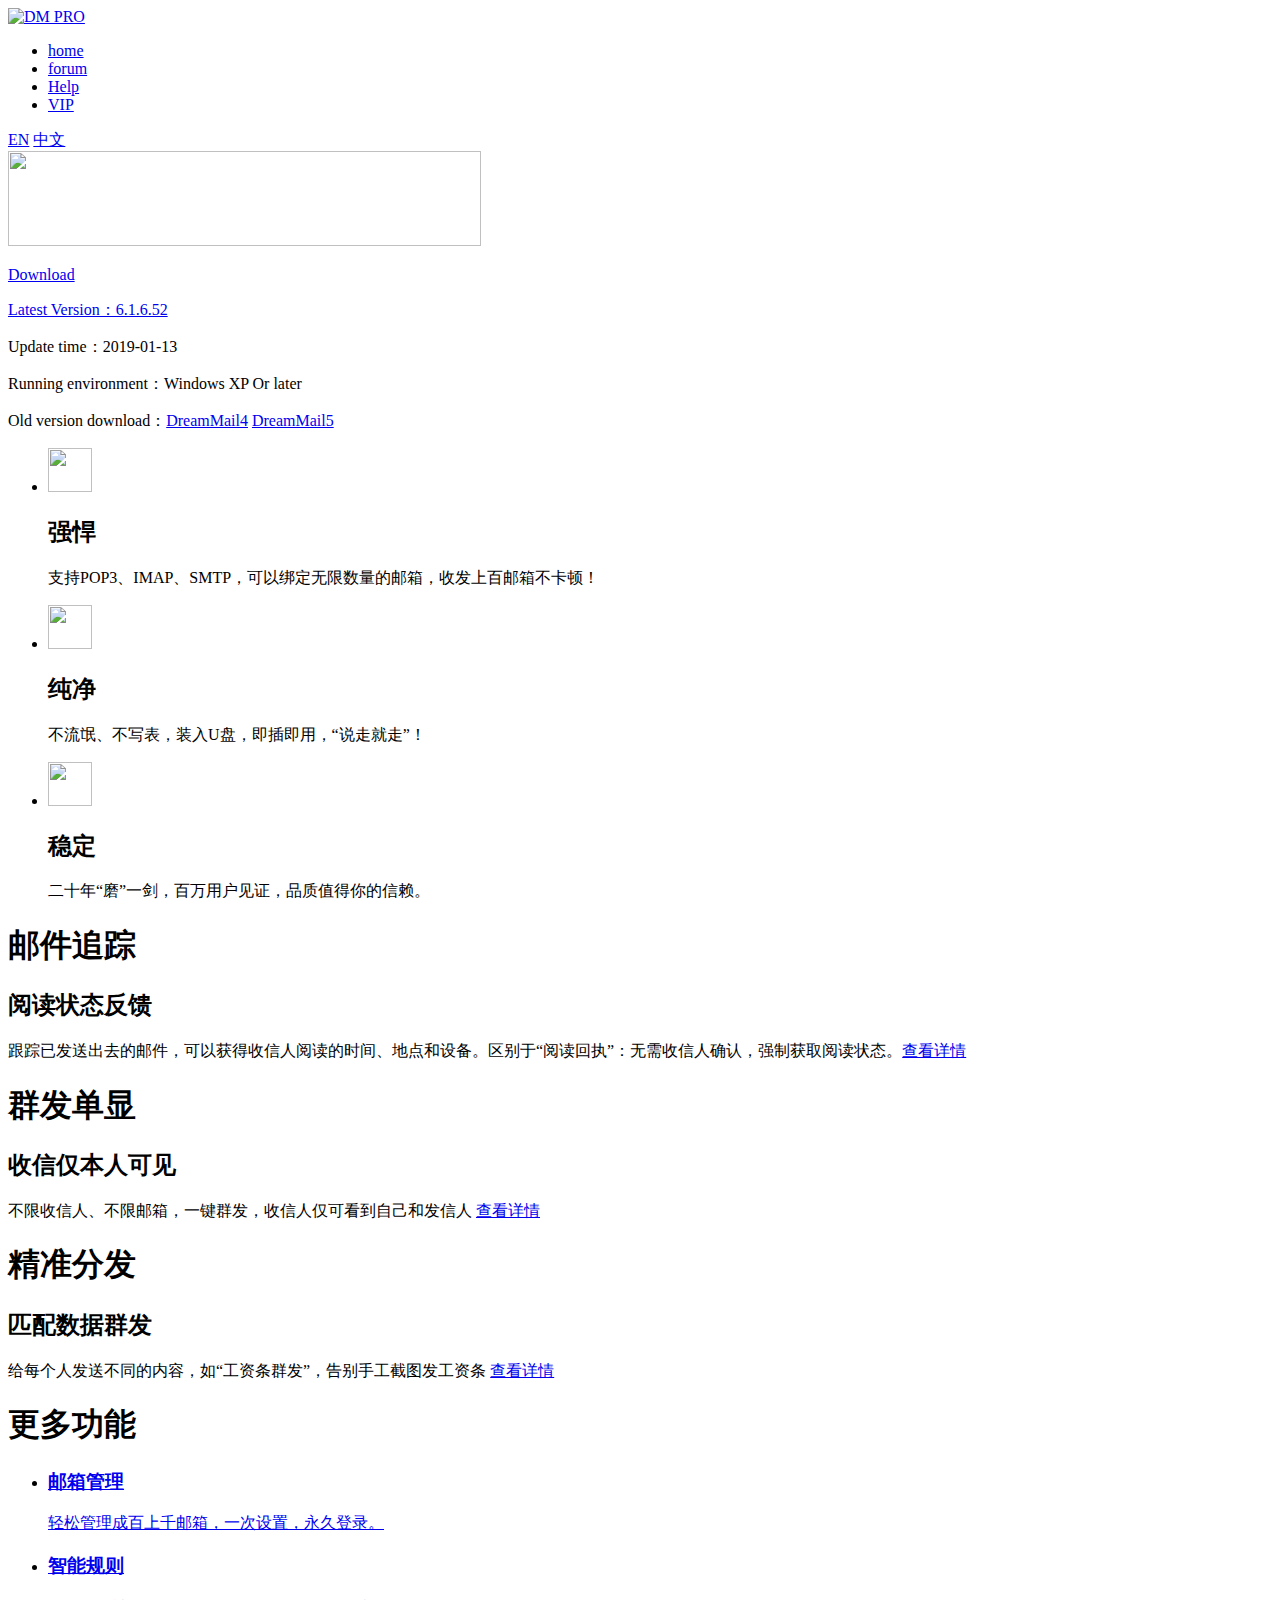
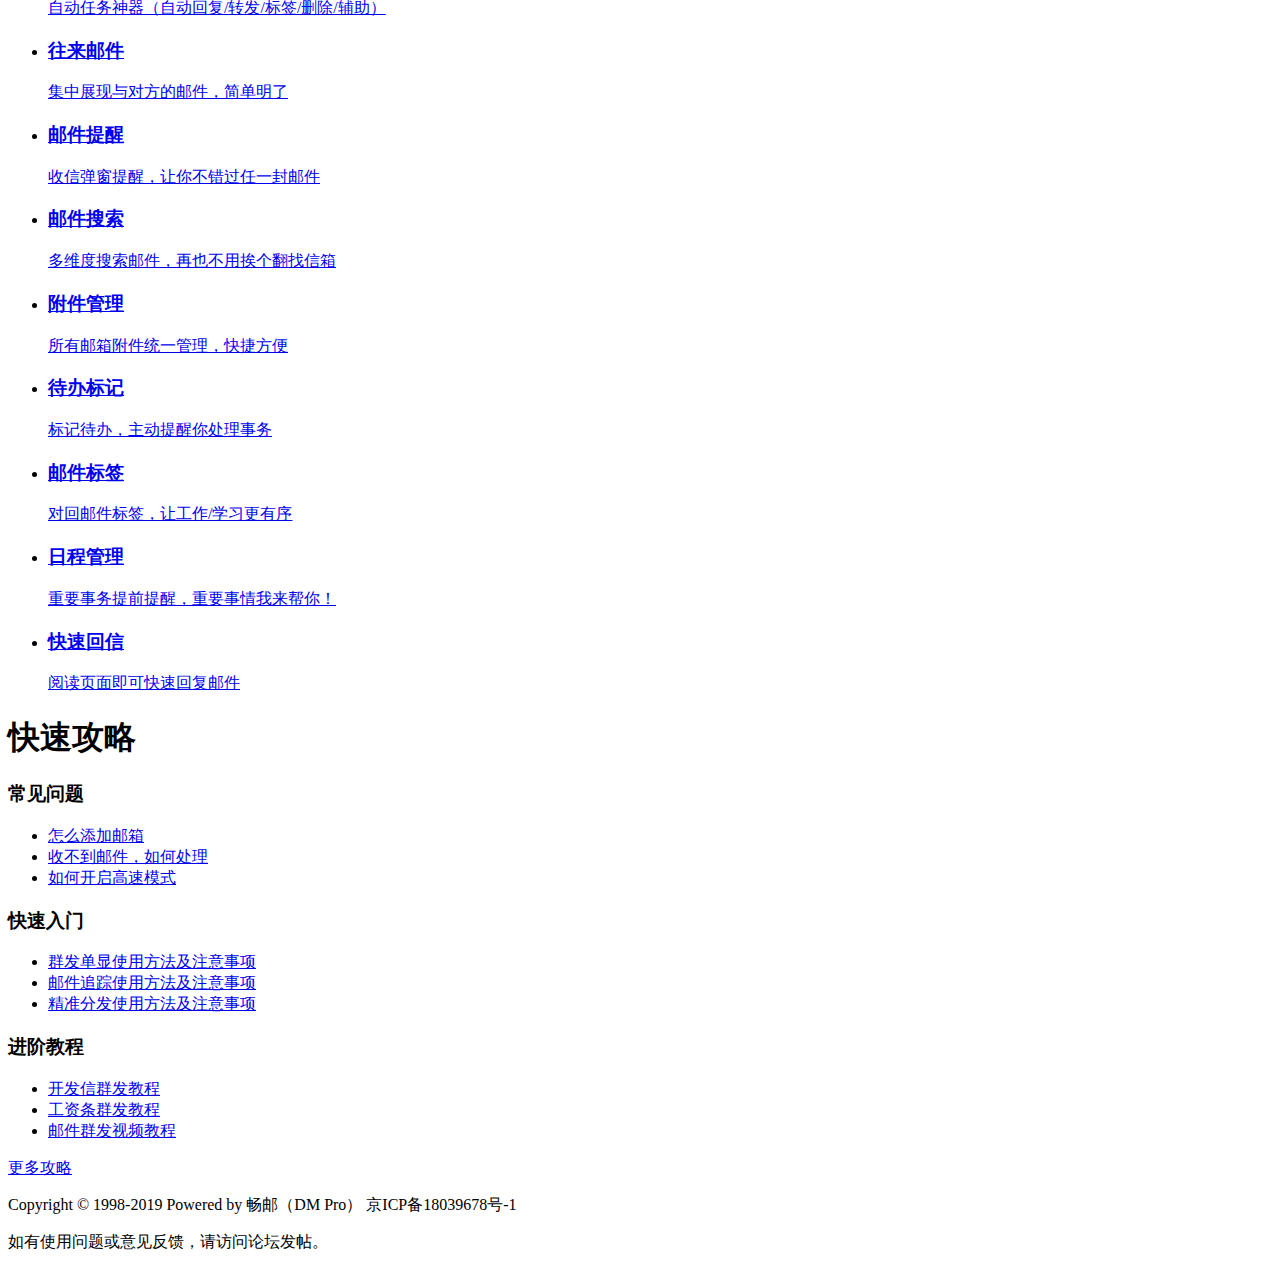
==== en/index.html @ d0ea454e "Create index.html" ====
<!doctype html>
<html>
<head>
	<meta charset="UTF-8">
	<link rel="stylesheet" type="text/css" href="style.css" />
	<title>DM Pro Mailbox Client, Mailbox Management, Mail Receiving and Sending, Mass Distribution, Reading Tracking, Customer Management in One!</title>
	<meta name="Keywords" content="Mailbox, mail, DreamMail, DM, DM Pro, dreammail, DreamMail, mail client, enterprise mailbox client, mailbox app, enterprise mailbox, mailbox management, mail management, PC version mailbox, Windows version mailbox, foreign trade mailbox, foreign trade mailbox, mass mailing, salary bar, customer group sending, free group sendin">
    <meta name="description" content="DM Pro e-mail client: The original DreamMail Dream Express mail client upgrade, collection of mailbox management, mail receiving and receiving, mass distribution, customer management, mail tracking in one, exquisite! Pure! Stable! Twenty years since its birth, we have adhered to our dreams and never forgotten our original intentions.>
</head>
<body>
	<div class="top1">
		<div id="header">
			<div class="container">
				<div class="logo"> <a href="http://www.cy-email.com/" target=blank><img src="images/Logo@2x.png" width="170" height="40" alt="DM PRO"/></a> </div>
				<ul class="nav">
					<li class="selected"><a href="http://www.cy-email.com/" target=blank>home</a><span class="curr"></span></li>
					<li><a href="http://bbs.cymailer.com/?web" target=blank>forum</a><span class="curr"></span></li>
					<li><a href="http://bbs.cymailer.com/t/help?web" target=blank>Help</a><span class="curr"></span></li>
					<li><a href="http://bbs.cymailer.com/d/166?web" target=blank>VIP</a><span class="curr"></span></li>
				</ul>
				<div class="language">
					<a class="curr" href="#">EN</a>
					<a href="/">中文</a>
				</div>
			</div>
		</div>
		<div class="banner">
			<div class="container">
				<img class="slogan" src="images/text.png" width="473" height="95" alt="" />
				<a href="http://dl.cy-email.com/dm6/Download/dmpro_setup6.1.6.52.exe" class="download"><i class="icon"></i><p>Download</p><span>Latest Version：6.1.6.52</span></a>
				<div class="details">
					<p>Update time：2019-01-13</p>
					<p>Running environment：Windows XP Or later</p>
					<p class="old_vesion">Old version download：<a href="http://vipdl.cy-email.com/dm4/DreamMail4692_Setup.exe">DreamMail4</a> <a href="http://vipdl.cy-email.com/old/dm5_setup5.16.1009.1001.exe">DreamMail5</a></p>
				</div>
			</div>
			<div class="bg_img"></div>
		</div>
		<div class="features">
			<ul>
				<li>
					<img src="images/icon1.png" width="44" height="44" alt="" />
					<div class="content">
						<h2>强悍</h2>
						<p>支持POP3、IMAP、SMTP，可以绑定无限数量的邮箱，收发上百邮箱不卡顿！
							<p>
					</div>
				</li>
				<li>
					<img src="images/icon2.png" width="44" height="44" alt="" />
					<div class="content">
						<h2>纯净</h2>
						<p>不流氓、不写表，装入U盘，即插即用，“说走就走”！
							<p>
					</div>
				</li>
				<li>
					<img src="images/icon3.png" width="44" height="44" alt="" />
					<div class="content">
						<h2>稳定</h2>
						<p>二十年“磨”一剑，百万用户见证，品质值得你的信赖。
							<p>
					</div>
				</li>
			</ul>
		</div>
	</div>
	<div class="section2">
		<div class="wrap">
			<div class="describtion">
				<h1>邮件追踪</h1>
				<h2>阅读状态反馈</h2>
				<p>跟踪已发送出去的邮件，可以获得收信人阅读的时间、地点和设备。区别于“阅读回执”：无需收信人确认，强制获取阅读状态。<a href="http://bbs.cymailer.com/d/198?web">查看详情</a></p>
			</div>
			<div class="des_pic"></div>
		</div>
	</div>
	<div class="section3">
		<div class="wrap">
			<div class="describtion">
				<h1>群发单显</h1>
				<h2>收信仅本人可见</h2>
				<p>不限收信人、不限邮箱，一键群发，收信人仅可看到自己和发信人 <a href="http://bbs.cymailer.com/d/197?web">查看详情</a></p>
			</div>
			<div class="des_pic"></div>
		</div>
	</div>
	<div class="section4">
		<div class="wrap">
			<div class="describtion">
				<h1>精准分发</h1>
				<h2>匹配数据群发</h2>
				<p>给每个人发送不同的内容，如“工资条群发”，告别手工截图发工资条 <a href="http://bbs.cymailer.com/d/101?web">查看详情</a></p>
			</div>
			<div class="des_pic"></div>
		</div>
	</div>
	<div class="section5">
		<div>
			<h1>更多功能</h1></div>
		<ul>
			<li>
	    		<a href="http://bbs.cymailer.com/?web">
				<div class="icon"><i style="left:0; top:0;"></i></div>
				<h3>邮箱管理</h3>
				<p>轻松管理成百上千邮箱，一次设置，永久登录。</p>
				</a>
			</li>
			<li>
	    		<a href="http://bbs.cymailer.com/?web">
				<div class="icon"><i style="left:-74px; top:0;"></i></div>
				<h3>智能规则</h3>
				<p>自动任务神器（自动回复/转发/标签/删除/辅助）</p>
				</a>
			</li>
			<li>
	    		<a href="http://bbs.cymailer.com/?web">
				<div class="icon"><i style="left:0; top:-74px;"></i></div>
				<h3>往来邮件</h3>
				<p>集中展现与对方的邮件，简单明了</p>
				</a>
			</li>
			<li>
			    <a href="http://bbs.cymailer.com/?web">
				<div class="icon"><i style="left:-74px; top:-74px;"></i></div>
				<h3>邮件提醒</h3>
				<p>收信弹窗提醒，让你不错过任一封邮件</p>
				</a>
			</li>
			<li>
			    <a href="http://bbs.cymailer.com/?web">
				<div class="icon"><i style="left:0; top:-148px;"></i></div>
				<h3>邮件搜索</h3>
				<p>多维度搜索邮件，再也不用挨个翻找信箱</p>
				</a>
			</li>
			<li>
		        <a href="http://bbs.cymailer.com/web">
				<div class="icon"><i style="left:-74px; top:-148px;"></i></div>
				<h3>附件管理</h3>
				<p>所有邮箱附件统一管理，快捷方便</p>
				</a>
			</li>
			<li>
		    	<a href="http://bbs.cymailer.com/?web">
				<div class="icon"><i style="left:0; top:-222px;"></i></div>
				<h3>待办标记</h3>
				<p>标记待办，主动提醒你处理事务</p>
				</a>
			</li>
			<li>
		     	<a href="http://bbs.cymailer.com/?web">
				<div class="icon"><i style="left:-74px; top:-222px;"></i></div>
				<h3>邮件标签</h3>
				<p>对回邮件标签，让工作/学习更有序</p>
				</a>
			</li>
			<li>
			    <a href="http://bbs.cymailer.com/?web">
				<div class="icon"><i style="left:0; top:-296px;"></i></div>
				<h3>日程管理</h3>
				<p>重要事务提前提醒，重要事情我来帮你！</p>
				</a>
			</li>
			<li>
		       	<a href="http://bbs.cymailer.com/?web">
				<div class="icon"><i style="left:-74px; top:-296px;"></i></div>
				<h3>快速回信</h3>
				<p>阅读页面即可快速回复邮件</p>
				</a>
			</li>
		</ul>

	</div>
	<div class="section6">
		<div>
			<h1>快速攻略</h1></div>
		<div class="wrap">
			<div class="container">
				<h3>常见问题</h3>
				<ul>
					<li><a href="http://bbs.cymailer.com/d/213?web" target="_blank">怎么添加邮箱</a></li>
					<li><a href="http://bbs.cymailer.com/d/213?web" target="_blank">收不到邮件，如何处理</a></li>
					<li><a href="http://bbs.cymailer.com/d/213?web" target="_blank">如何开启高速模式</a></li>
				</ul>
			</div>
			<div class="container">
				<h3>快速入门</h3>
				<ul>
					<li><a href="http://bbs.cymailer.com/d/197?web" target="_blank">群发单显使用方法及注意事项</a></li>
					<li><a href="http://bbs.cymailer.com/d/198?web" target="_blank">邮件追踪使用方法及注意事项</a></li>
					<li><a href="http://bbs.cymailer.com/d/101?web" target="_blank">精准分发使用方法及注意事项</a></li>
				</ul>
			</div>
			<div class="container">
				<h3>进阶教程</h3>
				<ul>
					<li><a href="http://bbs.cymailer.com/d/217?web" target="_blank">开发信群发教程</a></li>
					<li><a href="http://bbs.cymailer.com/d/101?web" target="_blank">工资条群发教程</a></li>
					<li><a href="http://www.bilibili.com/video/av37903843?web" target="_blank">邮件群发视频教程</a></li>
				</ul>
			</div>
			<div style="clear:both;"></div>
			<a class="more_btn" href="http://bbs.cymailer.com/t/help?web" target="_blank">更多攻略</a>
		</div>
	</div>
<div class="footer">
  <P>Copyright © 1998-2019 Powered by 畅邮（DM Pro）  京ICP备18039678号-1</P>
  <p class="contact">如有使用问题或意见反馈，请访问论坛发帖。</p>
</div>
 <script>
var _hmt = _hmt || [];
(function() {
  var hm = document.createElement("script");
  hm.src = "https:http://hm.baidu.com/hm.js?c8eb1fea9904729e9081ececd9c7c9c6";
  var s = document.getElementsByTagName("script")[0]; 
  s.parentNode.insertBefore(hm, s);
})();
 </script>
</body>
</html>
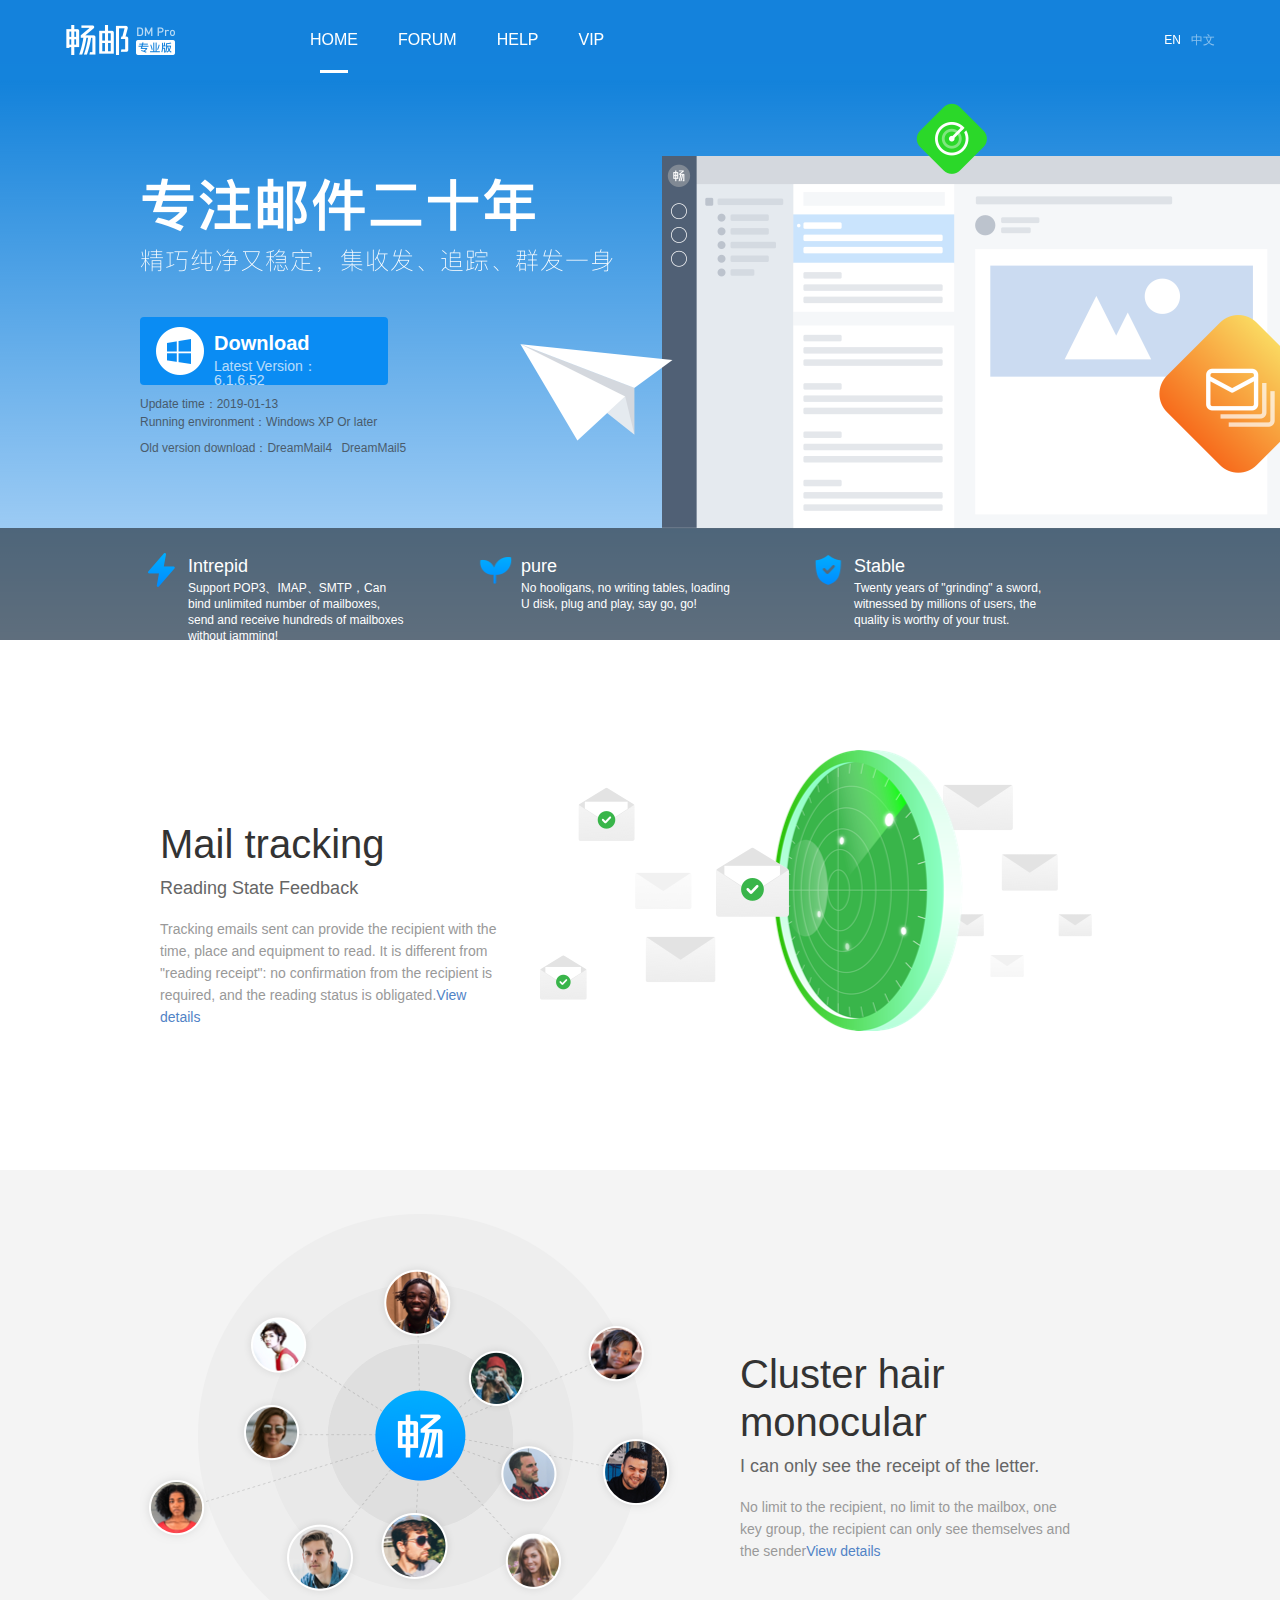
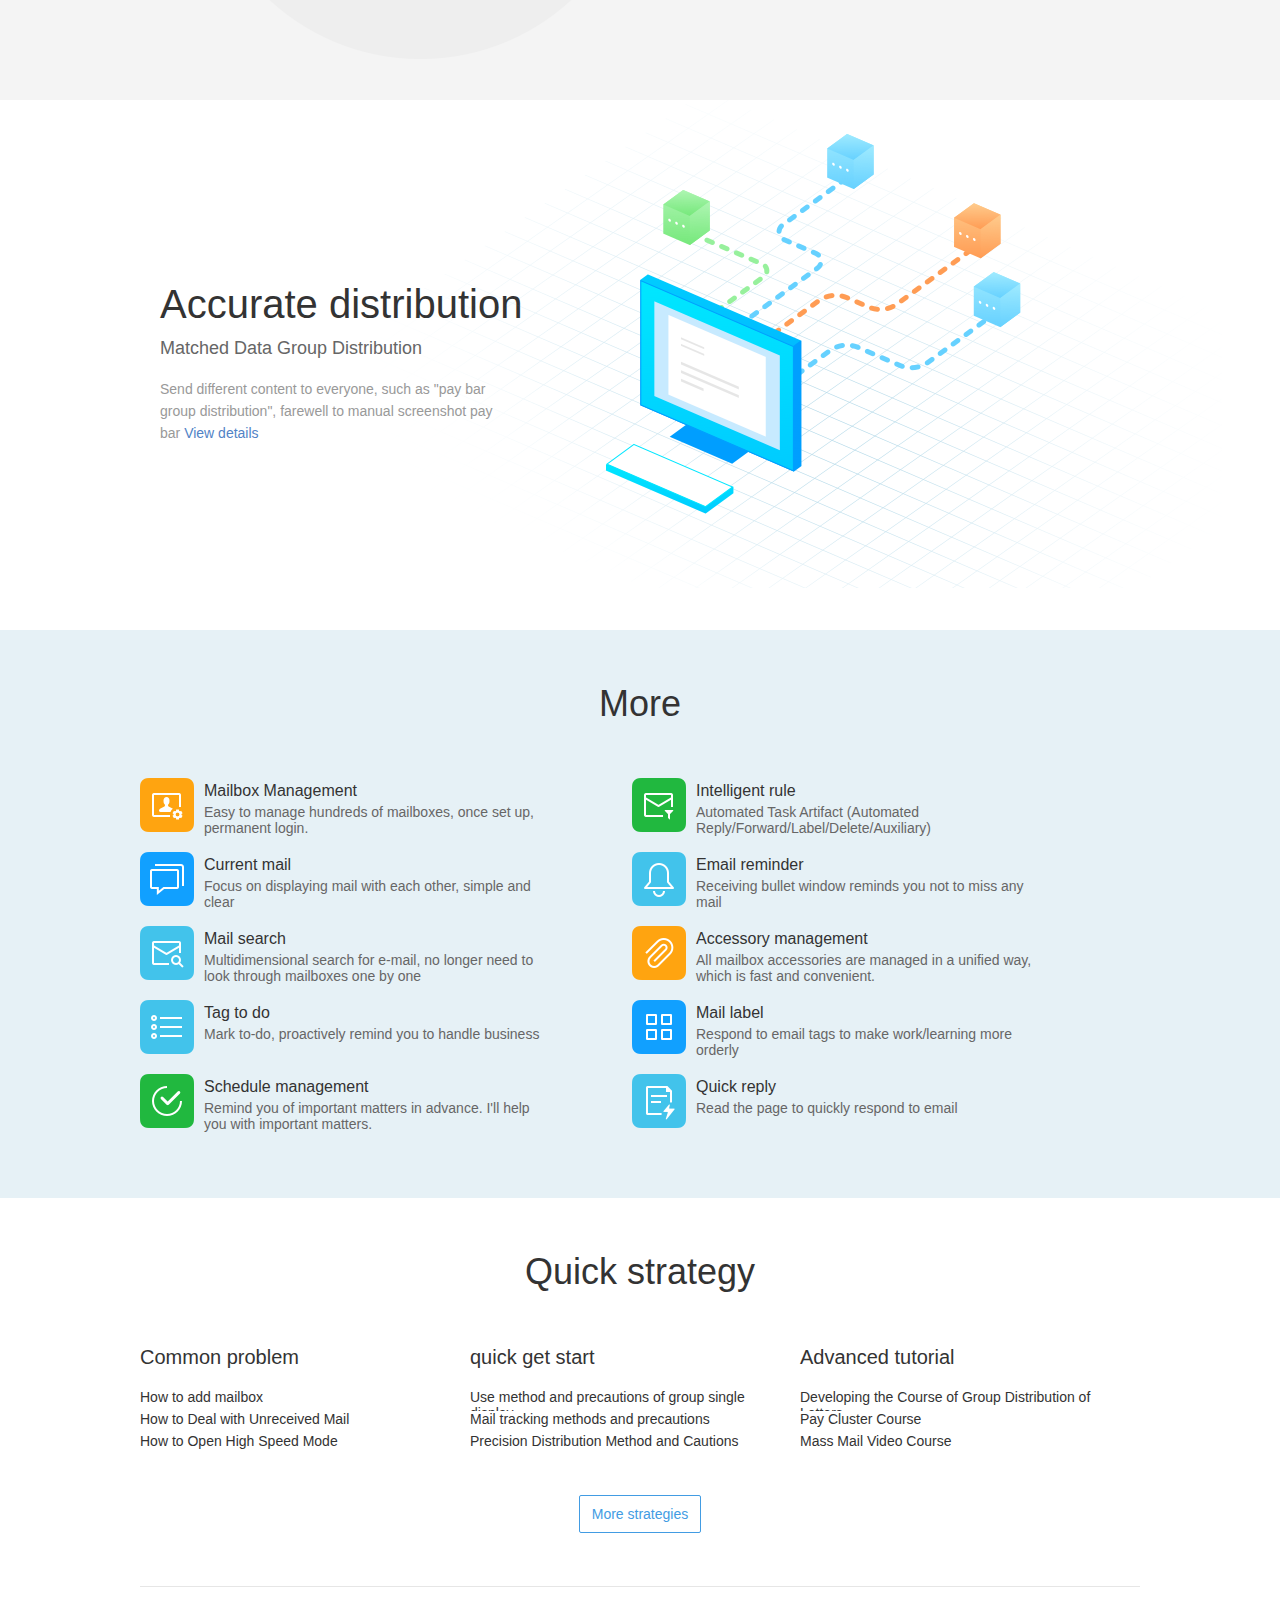
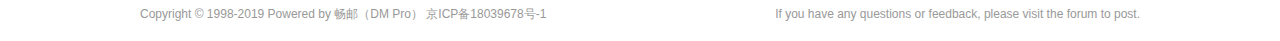
==== commit df046bcb: "update" ====
--- a/en/index.html
+++ b/en/index.html
@@ -7,20 +7,20 @@
 	<meta name="Keywords" content="Mailbox, mail, DreamMail, DM, DM Pro, dreammail, DreamMail, mail client, enterprise mailbox client, mailbox app, enterprise mailbox, mailbox management, mail management, PC version mailbox, Windows version mailbox, foreign trade mailbox, foreign trade mailbox, mass mailing, salary bar, customer group sending, free group sendin">
     <meta name="description" content="DM Pro e-mail client: The original DreamMail Dream Express mail client upgrade, collection of mailbox management, mail receiving and receiving, mass distribution, customer management, mail tracking in one, exquisite! Pure! Stable! Twenty years since its birth, we have adhered to our dreams and never forgotten our original intentions.>
 </head>
-<body>
+<div class="top1">
 	<div class="top1">
 		<div id="header">
 			<div class="container">
 				<div class="logo"> <a href="http://www.cy-email.com/" target=blank><img src="images/Logo@2x.png" width="170" height="40" alt="DM PRO"/></a> </div>
 				<ul class="nav">
-					<li class="selected"><a href="http://www.cy-email.com/" target=blank>home</a><span class="curr"></span></li>
-					<li><a href="http://bbs.cymailer.com/?web" target=blank>forum</a><span class="curr"></span></li>
-					<li><a href="http://bbs.cymailer.com/t/help?web" target=blank>Help</a><span class="curr"></span></li>
+					<li class="selected"><a href="http://www.cy-email.com/" target=blank>HOME</a><span class="curr"></span></li>
+					<li><a href="http://bbs.cymailer.com/?web" target=blank>FORUM</a><span class="curr"></span></li>
+					<li><a href="http://bbs.cymailer.com/t/help?web" target=blank>HELP</a><span class="curr"></span></li>
 					<li><a href="http://bbs.cymailer.com/d/166?web" target=blank>VIP</a><span class="curr"></span></li>
 				</ul>
 				<div class="language">
+				    <a href="http://www.cy-email.com/">中文</a>
 					<a class="curr" href="#">EN</a>
-					<a href="/">中文</a>
 				</div>
 			</div>
 		</div>
@@ -41,25 +41,22 @@
 				<li>
 					<img src="images/icon1.png" width="44" height="44" alt="" />
 					<div class="content">
-						<h2>强悍</h2>
-						<p>支持POP3、IMAP、SMTP，可以绑定无限数量的邮箱，收发上百邮箱不卡顿！
-							<p>
+						<h2>Intrepid</h2>
+						<p>Support POP3、IMAP、SMTP，Can bind unlimited number of mailboxes, send and receive hundreds of mailboxes without jamming!<p>
 					</div>
 				</li>
 				<li>
 					<img src="images/icon2.png" width="44" height="44" alt="" />
 					<div class="content">
-						<h2>纯净</h2>
-						<p>不流氓、不写表，装入U盘，即插即用，“说走就走”！
-							<p>
+						<h2>pure</h2>
+						<p>No hooligans, no writing tables, loading U disk, plug and play, say go, go!<p>
 					</div>
 				</li>
 				<li>
 					<img src="images/icon3.png" width="44" height="44" alt="" />
 					<div class="content">
-						<h2>稳定</h2>
-						<p>二十年“磨”一剑，百万用户见证，品质值得你的信赖。
-							<p>
+						<h2>Stable</h2>
+						<p>Twenty years of "grinding" a sword, witnessed by millions of users, the quality is worthy of your trust.<p>
 					</div>
 				</li>
 			</ul>
@@ -68,9 +65,9 @@
 	<div class="section2">
 		<div class="wrap">
 			<div class="describtion">
-				<h1>邮件追踪</h1>
-				<h2>阅读状态反馈</h2>
-				<p>跟踪已发送出去的邮件，可以获得收信人阅读的时间、地点和设备。区别于“阅读回执”：无需收信人确认，强制获取阅读状态。<a href="http://bbs.cymailer.com/d/198?web">查看详情</a></p>
+				<h1>Mail tracking</h1>
+				<h2>Reading State Feedback</h2>
+				<p>Tracking emails sent can provide the recipient with the time, place and equipment to read. It is different from "reading receipt": no confirmation from the recipient is required, and the reading status is obligated.<a href="http://bbs.cymailer.com/d/198?web">View details</a></p>
 			</div>
 			<div class="des_pic"></div>
 		</div>
@@ -78,9 +75,9 @@
 	<div class="section3">
 		<div class="wrap">
 			<div class="describtion">
-				<h1>群发单显</h1>
-				<h2>收信仅本人可见</h2>
-				<p>不限收信人、不限邮箱，一键群发，收信人仅可看到自己和发信人 <a href="http://bbs.cymailer.com/d/197?web">查看详情</a></p>
+				<h1>Cluster hair monocular</h1>
+				<h2>I can only see the receipt of the letter.</h2>
+				<p>No limit to the recipient, no limit to the mailbox, one key group, the recipient can only see themselves and the sender<a href="http://bbs.cymailer.com/d/197?web">View details</a></p>
 			</div>
 			<div class="des_pic"></div>
 		</div>
@@ -88,85 +85,87 @@
 	<div class="section4">
 		<div class="wrap">
 			<div class="describtion">
-				<h1>精准分发</h1>
-				<h2>匹配数据群发</h2>
-				<p>给每个人发送不同的内容，如“工资条群发”，告别手工截图发工资条 <a href="http://bbs.cymailer.com/d/101?web">查看详情</a></p>
+				<h1>Accurate distribution</h1>
+				<h2>Matched Data Group Distribution</h2>
+				<p>Send different content to everyone, such as "pay bar group distribution", farewell to manual screenshot pay bar <a href="http://bbs.cymailer.com/d/101?web">View details</a></p>
 			</div>
 			<div class="des_pic"></div>
 		</div>
 	</div>
 	<div class="section5">
 		<div>
-			<h1>更多功能</h1></div>
+			<h1>More</h1></div>
 		<ul>
 			<li>
 	    		<a href="http://bbs.cymailer.com/?web">
 				<div class="icon"><i style="left:0; top:0;"></i></div>
-				<h3>邮箱管理</h3>
-				<p>轻松管理成百上千邮箱，一次设置，永久登录。</p>
+				<h3>Mailbox Management</h3>
+				<p>Easy to manage hundreds of mailboxes, once set up, permanent login.</p>
 				</a>
 			</li>
 			<li>
 	    		<a href="http://bbs.cymailer.com/?web">
 				<div class="icon"><i style="left:-74px; top:0;"></i></div>
-				<h3>智能规则</h3>
-				<p>自动任务神器（自动回复/转发/标签/删除/辅助）</p>
+				<h3>Intelligent rule</h3>
+				<p>Automated Task Artifact (Automated Reply/Forward/Label/Delete/Auxiliary)</p>
 				</a>
 			</li>
 			<li>
 	    		<a href="http://bbs.cymailer.com/?web">
 				<div class="icon"><i style="left:0; top:-74px;"></i></div>
-				<h3>往来邮件</h3>
-				<p>集中展现与对方的邮件，简单明了</p>
+				<h3>Current mail</h3>
+				<p>Focus on displaying mail with each other, simple and clear</p>
 				</a>
 			</li>
 			<li>
 			    <a href="http://bbs.cymailer.com/?web">
 				<div class="icon"><i style="left:-74px; top:-74px;"></i></div>
-				<h3>邮件提醒</h3>
-				<p>收信弹窗提醒，让你不错过任一封邮件</p>
+				<h3>Email reminder</h3>
+				<p>Receiving bullet window reminds you not to miss any mail
+
+</p>
 				</a>
 			</li>
 			<li>
 			    <a href="http://bbs.cymailer.com/?web">
 				<div class="icon"><i style="left:0; top:-148px;"></i></div>
-				<h3>邮件搜索</h3>
-				<p>多维度搜索邮件，再也不用挨个翻找信箱</p>
+				<h3>Mail search</h3>
+				<p>Multidimensional search for e-mail, no longer need to look through mailboxes one by one</p>
 				</a>
 			</li>
 			<li>
 		        <a href="http://bbs.cymailer.com/web">
 				<div class="icon"><i style="left:-74px; top:-148px;"></i></div>
-				<h3>附件管理</h3>
-				<p>所有邮箱附件统一管理，快捷方便</p>
+				<h3>Accessory management</h3>
+				<p>All mailbox accessories are managed in a unified way, which is fast and convenient.</p>
 				</a>
 			</li>
 			<li>
 		    	<a href="http://bbs.cymailer.com/?web">
 				<div class="icon"><i style="left:0; top:-222px;"></i></div>
-				<h3>待办标记</h3>
-				<p>标记待办，主动提醒你处理事务</p>
+				<h3>Tag to do</h3>
+				<p>Mark to-do, proactively remind you to handle business</p>
 				</a>
 			</li>
 			<li>
 		     	<a href="http://bbs.cymailer.com/?web">
 				<div class="icon"><i style="left:-74px; top:-222px;"></i></div>
-				<h3>邮件标签</h3>
-				<p>对回邮件标签，让工作/学习更有序</p>
+				<h3>Mail label</h3>
+				<p>Respond to email tags to make work/learning more orderly</p>
 				</a>
 			</li>
 			<li>
 			    <a href="http://bbs.cymailer.com/?web">
 				<div class="icon"><i style="left:0; top:-296px;"></i></div>
-				<h3>日程管理</h3>
-				<p>重要事务提前提醒，重要事情我来帮你！</p>
+				<h3>Schedule management</h3>
+				<p>Remind you of important matters in advance. I'll help you with important matters.</p>
 				</a>
 			</li>
 			<li>
 		       	<a href="http://bbs.cymailer.com/?web">
 				<div class="icon"><i style="left:-74px; top:-296px;"></i></div>
-				<h3>快速回信</h3>
-				<p>阅读页面即可快速回复邮件</p>
+				<h3>Quick reply</h3>
+				<p>Read the page to quickly respond to email</p>
 				</a>
 			</li>
 		</ul>
@@ -174,39 +173,39 @@
 	</div>
 	<div class="section6">
 		<div>
-			<h1>快速攻略</h1></div>
-		<div class="wrap">
-			<div class="container">
-				<h3>常见问题</h3>
+			<h1>Quick strategy</h1></div>
+		<div class="wrap">
+			<div class="container">
+				<h3>Common problem</h3>
 				<ul>
-					<li><a href="http://bbs.cymailer.com/d/213?web" target="_blank">怎么添加邮箱</a></li>
-					<li><a href="http://bbs.cymailer.com/d/213?web" target="_blank">收不到邮件，如何处理</a></li>
-					<li><a href="http://bbs.cymailer.com/d/213?web" target="_blank">如何开启高速模式</a></li>
-				</ul>
-			</div>
-			<div class="container">
-				<h3>快速入门</h3>
+					<li><a href="http://bbs.cymailer.com/d/213?web" target="_blank">How to add mailbox</a></li>
+					<li><a href="http://bbs.cymailer.com/d/213?web" target="_blank">How to Deal with Unreceived Mail</a></li>
+					<li><a href="http://bbs.cymailer.com/d/213?web" target="_blank">How to Open High Speed Mode</a></li>
+				</ul>
+			</div>
+			<div class="container">
+				<h3>quick get start</h3>
 				<ul>
-					<li><a href="http://bbs.cymailer.com/d/197?web" target="_blank">群发单显使用方法及注意事项</a></li>
-					<li><a href="http://bbs.cymailer.com/d/198?web" target="_blank">邮件追踪使用方法及注意事项</a></li>
-					<li><a href="http://bbs.cymailer.com/d/101?web" target="_blank">精准分发使用方法及注意事项</a></li>
-				</ul>
-			</div>
-			<div class="container">
-				<h3>进阶教程</h3>
+					<li><a href="http://bbs.cymailer.com/d/197?web" target="_blank">Use method and precautions of group single display</a></li>
+					<li><a href="http://bbs.cymailer.com/d/198?web" target="_blank">Mail tracking methods and precautions</a></li>
+					<li><a href="http://bbs.cymailer.com/d/101?web" target="_blank">Precision Distribution Method and Cautions</a></li>
+				</ul>
+			</div>
+			<div class="container">
+				<h3>Advanced tutorial</h3>
 				<ul>
-					<li><a href="http://bbs.cymailer.com/d/217?web" target="_blank">开发信群发教程</a></li>
-					<li><a href="http://bbs.cymailer.com/d/101?web" target="_blank">工资条群发教程</a></li>
-					<li><a href="http://www.bilibili.com/video/av37903843?web" target="_blank">邮件群发视频教程</a></li>
+					<li><a href="http://bbs.cymailer.com/d/217?web" target="_blank">Developing the Course of Group Distribution of Letters</a></li>
+					<li><a href="http://bbs.cymailer.com/d/101?web" target="_blank">Pay Cluster Course</a></li>
+					<li><a href="http://www.bilibili.com/video/av37903843?web" target="_blank">Mass Mail Video Course</a></li>
 				</ul>
 			</div>
 			<div style="clear:both;"></div>
-			<a class="more_btn" href="http://bbs.cymailer.com/t/help?web" target="_blank">更多攻略</a>
+			<a class="more_btn" href="http://bbs.cymailer.com/t/help?web" target="_blank">More strategies</a>
 		</div>
 	</div>
 <div class="footer">
   <P>Copyright © 1998-2019 Powered by 畅邮（DM Pro）  京ICP备18039678号-1</P>
-  <p class="contact">如有使用问题或意见反馈，请访问论坛发帖。</p>
+  <p class="contact">If you have any questions or feedback, please visit the forum to post.</p>
 </div>
  <script>
 var _hmt = _hmt || [];
--- a/en/style.css
+++ b/en/style.css
@@ -0,0 +1,527 @@
+﻿/* CSS Document */
+
+html, body, div, span, applet, object, iframe, h1, h2, h3, h4, h5, h6, p, blockquote, pre, a, abbr, acronym, address, big, cite, code, del, dfn, em, font, ins, kbd, q, s, samp, small, strike, strong, sub, sup, tt, var, dl, dt, dd, ol, ul, li, fieldset, form, label, legend, table, caption, tbody, tfoot, thead, tr, th, td {
+  border: 0;
+  font-family: inherit;
+  font-size: 100%;
+  font-style: inherit;
+  font-weight: inherit;
+  margin: 0;
+  outline: 0;
+  padding: 0;
+  vertical-align: baseline;
+}
+
+article, aside, details, figcaption, figure, footer, header, hgroup, nav, section {
+  display: block;
+}
+
+audio, canvas, video {
+  display: inline-block;
+  max-width: 100%;
+}
+
+html {
+  overflow-y: scroll;
+  -webkit-text-size-adjust: 100%;
+  -ms-text-size-adjust: 100%;
+}
+
+body, button, input, select, textarea {
+  color: #333333;
+  font-family: "Microsoft YaHei", "SimSun", '\5b8b\4f53', sans-serif;
+  font-size: 16px;
+}
+
+body {
+  background: #fff;
+  overflow: hidden;
+  background-repeat: no-repeat;
+  background-size: cover;
+}
+
+a {
+  color: #333;
+  text-decoration: none;
+  cursor: pointer;
+}
+
+a:focus {
+  outline-style: none;
+  -moz-outline-style: none;
+}
+
+a:hover, a:active {
+  outline: 0;
+}
+
+a:active, a:hover {
+  color: #1a1a1a;
+}
+
+h1 {
+  font-size: 40px;
+  line-height: 48px;
+  color: #333;
+  padding: 10px 0;
+}
+
+h2 {
+  font-size: 18px;
+  line-height: 20px;
+  color: #fff;
+}
+
+
+/*header*/
+
+.top1 {
+  height: 640px;
+  background-image: url(images/bg.png);
+  background-repeat: repeat-x;
+  position: relative;
+}
+
+#header {
+  width: 100%;
+  height: 80px;
+  overflow: hidden;
+  position: fixed;
+  background-color: #0078d7;
+    background-color: rgba(20,131,219,.98);
+  z-index: 9999;
+}
+
+#header .container {
+  height: 80px;
+  margin: 0 auto;
+  padding: 0 60px;
+}
+
+#header ul.nav {
+  height: 80px;
+  float: left;
+  margin-left: 60px;
+}
+
+#header ul li {
+  display: block;
+  float: left;
+  color: #fff;
+  position: relative;
+}
+
+#header ul li a {
+  display: block;
+  padding: 0 20px;
+  font-size: 16px;
+  height: 80px;
+  line-height: 80px;
+  color: #fff;
+}
+
+#header ul li.selected span.curr {
+  width: 28px;
+  height: 3px;
+  display: block;
+  position: absolute;
+  background-color: #fff;
+  top: 70px;
+  left: 50%;
+  margin-left: -14px;
+}
+#header ul li a:hover{
+ color:#00b5e5
+}
+
+.language a {
+  transition: opacity 0.5s;
+  -moz-transition: opacity 0.5s;
+  /* Firefox 4 */
+  -webkit-transition: opacity 0.5s;
+  /* Safari 和 Chrome */
+  -o-transition: opacity 0.5s;
+  float: right;
+  display: block;
+  font-size: 12px;
+  color: #fff;
+  opacity: .5;
+  line-height: 80px;
+  padding: 0 5px;
+  cursor: pointer;
+}
+
+.language a.curr, .language a:hover {
+  transition: opacity 0.5s;
+  -moz-transition: opacity 0.5s;
+  /* Firefox 4 */
+  -webkit-transition: opacity 0.5s;
+  /* Safari 和 Chrome */
+  -o-transition: opacity 0.5s;
+  color: #fff;
+  opacity: 1;
+}
+
+.logo {
+  width: 170px;
+  height: 40px;
+  float: left;
+  margin-top: 20px;
+}
+
+
+/*end header*/
+
+.banner {
+  width: 1000px;
+  margin: 0 auto;
+  height: 640px;
+}
+
+.banner .container {
+  height: 640px;
+  float: left;
+}
+
+.banner .bg_img {
+  background-image: url(images/banner_pic01.png);
+  background-repeat: no-repeat;
+  background-size: 100%;
+  position: relative;
+  width: 798px;
+  height: 426px;
+  top: 103px;
+  left: 380px;
+}
+
+.banner a.download {
+  margin-top: 40px;
+  display: block;
+  width: 248px;
+  height: 58px;
+  border-radius: 4px;
+  background-color: #0A8CF3;
+  transition: background-color 0.3s;
+  -moz-transition: background-color 0.3s;
+  /* Firefox 4 */
+  -webkit-transition: background-color 0.3s;
+  /* Safari 和 Chrome */
+  -o-transition: background-color 0.3s;
+  padding-top: 10px;
+}
+
+.banner .download i {
+  width: 48px;
+  height: 48px;
+  display: block;
+  background-image: url(images/windows.png);
+  background-repeat: no-repeat;
+  background-size: 100%;
+  margin-left: 16px;
+  float: left;
+  position: relative;
+}
+
+.banner .download p {
+  float: left;
+  font-size: 20px;
+  color: #fff;
+  font-weight: bold;
+  line-height: 20px;
+  margin: 6px 0 0 10px;
+  width: 120px;
+}
+
+.banner .download span {
+  display: block;
+  float: left;
+  font-size: 14px;
+  line-height: 14px;
+  color: #fff;
+  opacity: .7;
+  margin: 6px 0 0 10px;
+  width: 140px;
+}
+
+.banner .download:hover {
+  background-color: #007EE1;
+  transition: background-color 0.3s;
+  -moz-transition: background-color 0.3s;
+  /* Firefox 4 */
+  -webkit-transition: background-color 0.3s;
+  /* Safari 和 Chrome */
+  -o-transition: background-color 0.3s;
+}
+
+.banner .download:active {
+  background-color: #006EC5;
+}
+
+.details {
+  margin-top: 10px;
+  font-size: 12px;
+  line-height: 18px;
+  opacity: .7;
+}
+
+.details a {
+  margin-right: 6px;
+}
+
+.old_vesion {
+  margin-top: 8px;
+}
+
+.slogan {
+  margin-top: 178px;
+}
+
+.features {
+  width: 100%;
+  height: 112px;
+  background-color: rgba(0, 0, 0, 0.5);
+  position: absolute;
+  bottom: 0px;
+}
+
+.features ul {
+  width: 1000px;
+  margin: 20px auto;
+}
+
+.features ul li {
+  width: 333px;
+  height: 112px;
+  float: left;
+  font-size: 12px;
+  line-height: 16px;
+  color: #fff;
+  list-style: none;
+}
+
+.features ul li h2 {
+  margin: 8px 0 4px 0;
+}
+
+.features ul li img {
+  float: left;
+  margin-right: 4px;
+}
+
+.features ul li .content {
+  float: left;
+  width: 220px;
+}
+
+.wrap {
+  width: 1000px;
+  height: 520px;
+  margin: 0px auto;
+  padding-top: 10px;
+  position: relative;
+}
+
+.wrap h1 {
+  margin-top: 160px;
+  margin-left: 20px;
+}
+
+.wrap h2 {
+  margin-left: 20px;
+  color: #666;
+}
+
+.wrap p {
+  margin: 20px 0 0 20px;
+  color: #999;
+  font-size: 14px;
+  line-height: 22px;
+  width: 340px;
+}
+
+.wrap p a {
+  color: #5183C6
+}
+
+.section2 {
+  background-color: #fff;
+}
+
+.section2 .des_pic{
+  width: 552px;
+  height: 281px;
+  background-image: url(images/sec1.png);
+  position: absolute;
+  top: 110px;
+  left: 400px;
+}
+
+.section3 h1{
+  margin-left: 600px;
+}
+.section3 h2{
+  margin-left: 600px;
+}
+.section3 p{
+  margin-left: 600px;
+}
+
+.section3 {
+  background-color: #f4f4f4;
+}
+
+.section3 .des_pic{
+  width: 538px;
+  height: 445px;
+  background-image: url(images/sec2.png);
+  position: absolute;
+  top: 44px;
+  left: 0px;
+}
+
+.section4 {
+  background-color: #fff;
+}
+
+.section4 .des_pic{
+  width: 842px;
+  height: 488px;
+  background-image: url(images/sec3.png);
+  position: absolute;
+  top: 0px;
+  left: 240px;
+}
+
+.section5{
+  padding: 40px 0 60px 0;
+  background: #E6F1F6;
+}
+
+.section5 h1{
+  font-size: 36px;
+  text-align: center;
+  margin-bottom: 30px;
+}
+
+.section5 ul{
+  width: 1000px;
+  margin: 0 auto;
+  overflow: hidden;
+}
+
+.section5 ul li .icon{
+  display: block;
+  width: 54px;
+  height: 54px;
+  float: left;
+  margin-right: 10px;
+  overflow: hidden;
+  position: relative;
+}
+
+.section5 i{
+  display: block;
+  width: 128px;
+  height: 350px;
+  position: absolute;
+  background-image: url(images/func_icon.png);
+}
+
+.section5 ul li{
+  list-style: none;
+  height: 54px;
+  width: 412px;
+  margin:10px 80px 10px 0;
+  float: left;
+}
+
+.section5 ul li h3{
+  font-size: 16px;
+  color: #333;
+  margin-top: 4px;
+}
+
+.section5 ul li p{
+  font-size: 14px;
+  color: #666;
+  margin-top: 4px;
+}
+
+.section5 a:hover{
+background:none;color:#426799;text-decoration:none
+}
+
+
+.section6{
+  background: #fff;
+  padding: 40px 0;
+}
+
+.section6 h1{
+  font-size: 36px;
+  text-align: center;
+  margin-bottom: 30px;
+}
+
+.section6 .contaner{
+  width: 320px;
+  margin-right: 12px;
+}
+
+.section6 h3{
+  font-size: 20px;
+  margin-bottom: 20px;
+}
+.section6 .wrap{
+  height: 200px;
+}
+.section6 ul li{
+  list-style: none;
+  height: 22px;
+  width: 300px;;
+  font-size: 14px;
+  overflow: hidden;
+}
+
+.section6 .container{
+  float: left;
+  margin-right: 30px;
+}
+
+.section6 .more_btn{
+  display: block;
+  margin: 0 auto;
+  margin-top: 40px;
+  text-align: center;
+  line-height: 36px;
+  width: 120px;
+  height: 36px;
+  font-size: 14px;
+  color: #429CE3;
+  border:1px solid #429CE3;
+  clear: both;
+  border-radius: 2px;
+}
+
+.section6 a:hover{
+  color: #429CE3;
+}
+
+
+.footer{
+  width: 1000px;
+  height: 54px;
+  line-height: 54px;
+  margin: 0 auto;
+  border-top: 1px solid #e6e6e6;
+}
+
+.footer p{
+  font-size: 12px;
+  color: #999;
+  float: left;
+}
+
+.footer .contact{
+  float: right;
+}
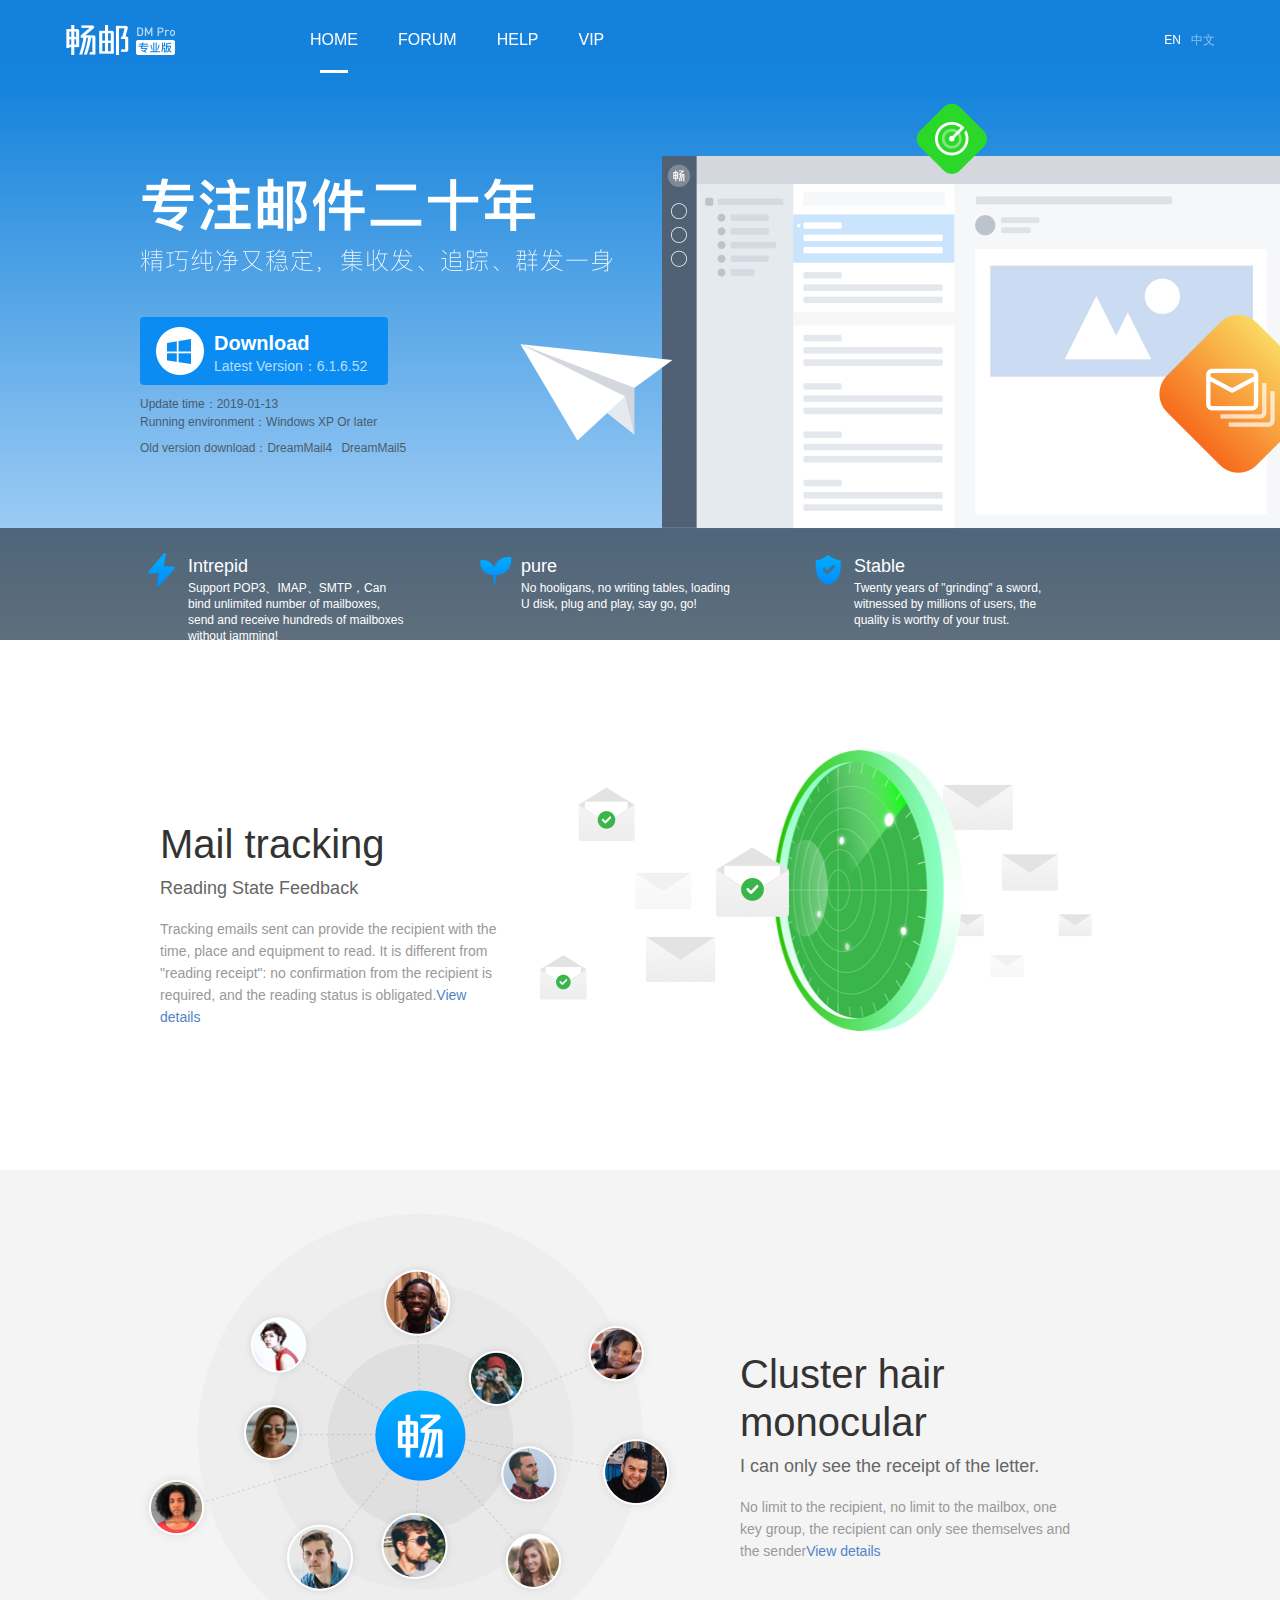
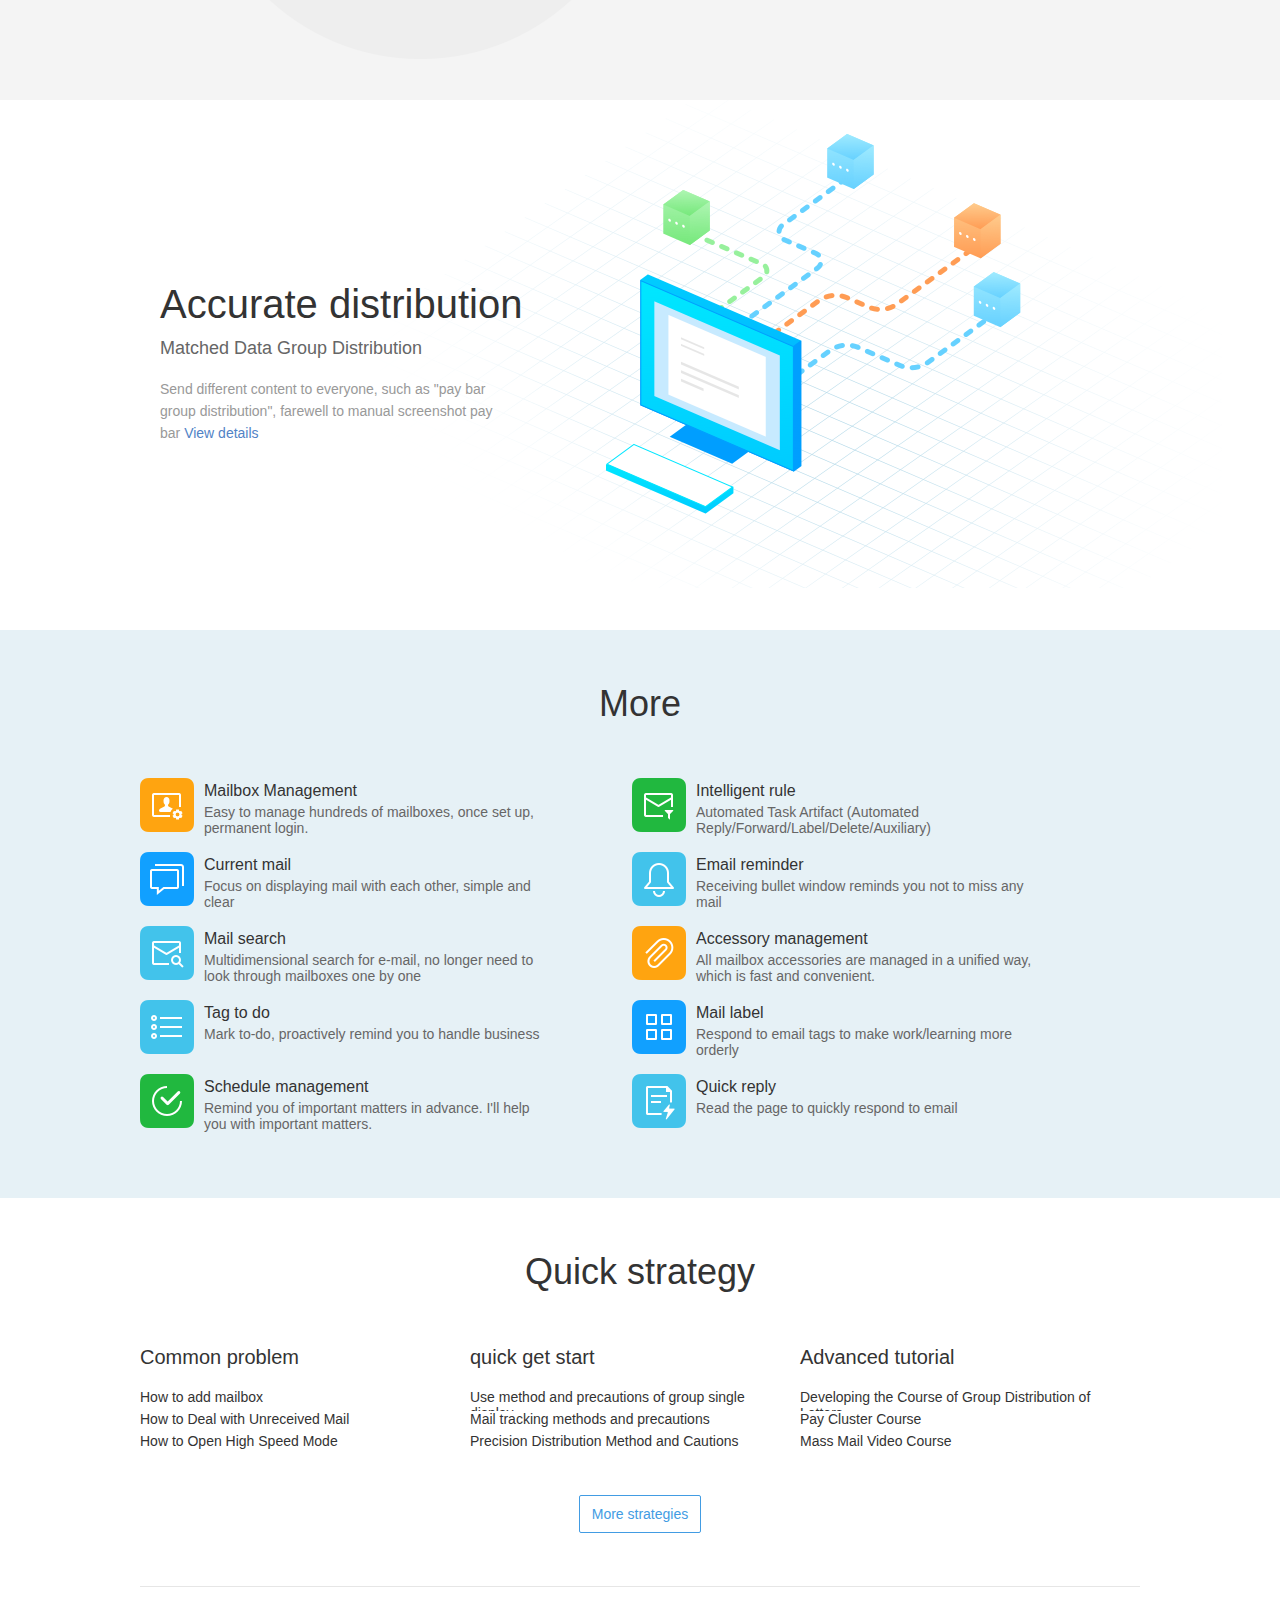
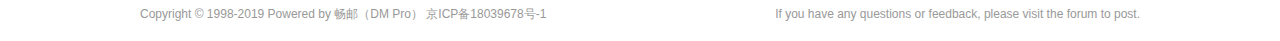
==== commit 26736681: "rm" ====
--- a/en/index.html
+++ b/en/index.html
@@ -2,7 +2,7 @@
 <html>
 <head>
 	<meta charset="UTF-8">
-	<link rel="stylesheet" type="text/css" href="style.css" />
+	<link rel="stylesheet" type="text/css" href="../style.css" />
 	<title>DM Pro Mailbox Client, Mailbox Management, Mail Receiving and Sending, Mass Distribution, Reading Tracking, Customer Management in One!</title>
 	<meta name="Keywords" content="Mailbox, mail, DreamMail, DM, DM Pro, dreammail, DreamMail, mail client, enterprise mailbox client, mailbox app, enterprise mailbox, mailbox management, mail management, PC version mailbox, Windows version mailbox, foreign trade mailbox, foreign trade mailbox, mass mailing, salary bar, customer group sending, free group sendin">
     <meta name="description" content="DM Pro e-mail client: The original DreamMail Dream Express mail client upgrade, collection of mailbox management, mail receiving and receiving, mass distribution, customer management, mail tracking in one, exquisite! Pure! Stable! Twenty years since its birth, we have adhered to our dreams and never forgotten our original intentions.>
@@ -11,7 +11,7 @@
 	<div class="top1">
 		<div id="header">
 			<div class="container">
-				<div class="logo"> <a href="http://www.cy-email.com/" target=blank><img src="images/Logo@2x.png" width="170" height="40" alt="DM PRO"/></a> </div>
+				<div class="logo"> <a href="http://www.cy-email.com/" target=blank><img src="../images/Logo@2x.png" width="170" height="40" alt="DM PRO"/></a> </div>
 				<ul class="nav">
 					<li class="selected"><a href="http://www.cy-email.com/" target=blank>HOME</a><span class="curr"></span></li>
 					<li><a href="http://bbs.cymailer.com/?web" target=blank>FORUM</a><span class="curr"></span></li>
@@ -26,7 +26,7 @@
 		</div>
 		<div class="banner">
 			<div class="container">
-				<img class="slogan" src="images/text.png" width="473" height="95" alt="" />
+				<img class="slogan" src="../images/text.png" width="473" height="95" alt="" />
 				<a href="http://dl.cy-email.com/dm6/Download/dmpro_setup6.1.6.52.exe" class="download"><i class="icon"></i><p>Download</p><span>Latest Version：6.1.6.52</span></a>
 				<div class="details">
 					<p>Update time：2019-01-13</p>
@@ -39,21 +39,21 @@
 		<div class="features">
 			<ul>
 				<li>
-					<img src="images/icon1.png" width="44" height="44" alt="" />
+					<img src="../images/icon1.png" width="44" height="44" alt="" />
 					<div class="content">
 						<h2>Intrepid</h2>
 						<p>Support POP3、IMAP、SMTP，Can bind unlimited number of mailboxes, send and receive hundreds of mailboxes without jamming!<p>
 					</div>
 				</li>
 				<li>
-					<img src="images/icon2.png" width="44" height="44" alt="" />
+					<img src="../images/icon2.png" width="44" height="44" alt="" />
 					<div class="content">
 						<h2>pure</h2>
 						<p>No hooligans, no writing tables, loading U disk, plug and play, say go, go!<p>
 					</div>
 				</li>
 				<li>
-					<img src="images/icon3.png" width="44" height="44" alt="" />
+					<img src="../images/icon3.png" width="44" height="44" alt="" />
 					<div class="content">
 						<h2>Stable</h2>
 						<p>Twenty years of "grinding" a sword, witnessed by millions of users, the quality is worthy of your trust.<p>
@@ -97,76 +97,54 @@
 			<h1>More</h1></div>
 		<ul>
 			<li>
-	    		<a href="http://bbs.cymailer.com/?web">
 				<div class="icon"><i style="left:0; top:0;"></i></div>
 				<h3>Mailbox Management</h3>
 				<p>Easy to manage hundreds of mailboxes, once set up, permanent login.</p>
-				</a>
 			</li>
 			<li>
-	    		<a href="http://bbs.cymailer.com/?web">
 				<div class="icon"><i style="left:-74px; top:0;"></i></div>
 				<h3>Intelligent rule</h3>
 				<p>Automated Task Artifact (Automated Reply/Forward/Label/Delete/Auxiliary)</p>
-				</a>
 			</li>
 			<li>
-	    		<a href="http://bbs.cymailer.com/?web">
 				<div class="icon"><i style="left:0; top:-74px;"></i></div>
 				<h3>Current mail</h3>
 				<p>Focus on displaying mail with each other, simple and clear</p>
-				</a>
 			</li>
 			<li>
-			    <a href="http://bbs.cymailer.com/?web">
 				<div class="icon"><i style="left:-74px; top:-74px;"></i></div>
 				<h3>Email reminder</h3>
-				<p>Receiving bullet window reminds you not to miss any mail
-
-</p>
-				</a>
+				<p>Receiving bullet window reminds you not to miss any mail</p>
 			</li>
 			<li>
-			    <a href="http://bbs.cymailer.com/?web">
 				<div class="icon"><i style="left:0; top:-148px;"></i></div>
 				<h3>Mail search</h3>
 				<p>Multidimensional search for e-mail, no longer need to look through mailboxes one by one</p>
-				</a>
 			</li>
 			<li>
-		        <a href="http://bbs.cymailer.com/web">
 				<div class="icon"><i style="left:-74px; top:-148px;"></i></div>
 				<h3>Accessory management</h3>
 				<p>All mailbox accessories are managed in a unified way, which is fast and convenient.</p>
-				</a>
 			</li>
 			<li>
-		    	<a href="http://bbs.cymailer.com/?web">
 				<div class="icon"><i style="left:0; top:-222px;"></i></div>
 				<h3>Tag to do</h3>
 				<p>Mark to-do, proactively remind you to handle business</p>
-				</a>
 			</li>
 			<li>
-		     	<a href="http://bbs.cymailer.com/?web">
 				<div class="icon"><i style="left:-74px; top:-222px;"></i></div>
 				<h3>Mail label</h3>
 				<p>Respond to email tags to make work/learning more orderly</p>
-				</a>
 			</li>
 			<li>
-			    <a href="http://bbs.cymailer.com/?web">
 				<div class="icon"><i style="left:0; top:-296px;"></i></div>
 				<h3>Schedule management</h3>
 				<p>Remind you of important matters in advance. I'll help you with important matters.</p>
-				</a>
 			</li>
 			<li>
-		       	<a href="http://bbs.cymailer.com/?web">
 				<div class="icon"><i style="left:-74px; top:-296px;"></i></div>
 				<h3>Quick reply</h3>
 				<p>Read the page to quickly respond to email</p>
-				</a>
 			</li>
 		</ul>
 
--- a/style.css
+++ b/style.css
@@ -0,0 +1,527 @@
+﻿/* CSS Document */
+
+html, body, div, span, applet, object, iframe, h1, h2, h3, h4, h5, h6, p, blockquote, pre, a, abbr, acronym, address, big, cite, code, del, dfn, em, font, ins, kbd, q, s, samp, small, strike, strong, sub, sup, tt, var, dl, dt, dd, ol, ul, li, fieldset, form, label, legend, table, caption, tbody, tfoot, thead, tr, th, td {
+  border: 0;
+  font-family: inherit;
+  font-size: 100%;
+  font-style: inherit;
+  font-weight: inherit;
+  margin: 0;
+  outline: 0;
+  padding: 0;
+  vertical-align: baseline;
+}
+
+article, aside, details, figcaption, figure, footer, header, hgroup, nav, section {
+  display: block;
+}
+
+audio, canvas, video {
+  display: inline-block;
+  max-width: 100%;
+}
+
+html {
+  overflow-y: scroll;
+  -webkit-text-size-adjust: 100%;
+  -ms-text-size-adjust: 100%;
+}
+
+body, button, input, select, textarea {
+  color: #333333;
+  font-family: "Microsoft YaHei", "SimSun", '\5b8b\4f53', sans-serif;
+  font-size: 16px;
+}
+
+body {
+  background: #fff;
+  overflow: hidden;
+  background-repeat: no-repeat;
+  background-size: cover;
+}
+
+a {
+  color: #333;
+  text-decoration: none;
+  cursor: pointer;
+}
+
+a:focus {
+  outline-style: none;
+  -moz-outline-style: none;
+}
+
+a:hover, a:active {
+  outline: 0;
+}
+
+a:active, a:hover {
+  color: #1a1a1a;
+}
+
+h1 {
+  font-size: 40px;
+  line-height: 48px;
+  color: #333;
+  padding: 10px 0;
+}
+
+h2 {
+  font-size: 18px;
+  line-height: 20px;
+  color: #fff;
+}
+
+
+/*header*/
+
+.top1 {
+  height: 640px;
+  background-image: url(images/bg.png);
+  background-repeat: repeat-x;
+  position: relative;
+}
+
+#header {
+  width: 100%;
+  height: 80px;
+  overflow: hidden;
+  position: fixed;
+  background-color: #0078d7;
+    background-color: rgba(20,131,219,.98);
+  z-index: 9999;
+}
+
+#header .container {
+  height: 80px;
+  margin: 0 auto;
+  padding: 0 60px;
+}
+
+#header ul.nav {
+  height: 80px;
+  float: left;
+  margin-left: 60px;
+}
+
+#header ul li {
+  display: block;
+  float: left;
+  color: #fff;
+  position: relative;
+}
+
+#header ul li a {
+  display: block;
+  padding: 0 20px;
+  font-size: 16px;
+  height: 80px;
+  line-height: 80px;
+  color: #fff;
+}
+
+#header ul li.selected span.curr {
+  width: 28px;
+  height: 3px;
+  display: block;
+  position: absolute;
+  background-color: #fff;
+  top: 70px;
+  left: 50%;
+  margin-left: -14px;
+}
+#header ul li a:hover{
+ color:#00b5e5
+}
+
+.language a {
+  transition: opacity 0.5s;
+  -moz-transition: opacity 0.5s;
+  /* Firefox 4 */
+  -webkit-transition: opacity 0.5s;
+  /* Safari 和 Chrome */
+  -o-transition: opacity 0.5s;
+  float: right;
+  display: block;
+  font-size: 12px;
+  color: #fff;
+  opacity: .5;
+  line-height: 80px;
+  padding: 0 5px;
+  cursor: pointer;
+}
+
+.language a.curr, .language a:hover {
+  transition: opacity 0.5s;
+  -moz-transition: opacity 0.5s;
+  /* Firefox 4 */
+  -webkit-transition: opacity 0.5s;
+  /* Safari 和 Chrome */
+  -o-transition: opacity 0.5s;
+  color: #fff;
+  opacity: 1;
+}
+
+.logo {
+  width: 170px;
+  height: 40px;
+  float: left;
+  margin-top: 20px;
+}
+
+
+/*end header*/
+
+.banner {
+  width: 1000px;
+  margin: 0 auto;
+  height: 640px;
+}
+
+.banner .container {
+  height: 640px;
+  float: left;
+}
+
+.banner .bg_img {
+  background-image: url(images/banner_pic01.png);
+  background-repeat: no-repeat;
+  background-size: 100%;
+  position: relative;
+  width: 798px;
+  height: 426px;
+  top: 103px;
+  left: 380px;
+}
+
+.banner a.download {
+  margin-top: 40px;
+  display: block;
+  width: 248px;
+  height: 58px;
+  border-radius: 4px;
+  background-color: #0A8CF3;
+  transition: background-color 0.3s;
+  -moz-transition: background-color 0.3s;
+  /* Firefox 4 */
+  -webkit-transition: background-color 0.3s;
+  /* Safari 和 Chrome */
+  -o-transition: background-color 0.3s;
+  padding-top: 10px;
+}
+
+.banner .download i {
+  width: 48px;
+  height: 48px;
+  display: block;
+  background-image: url(images/windows.png);
+  background-repeat: no-repeat;
+  background-size: 100%;
+  margin-left: 16px;
+  float: left;
+  position: relative;
+}
+
+.banner .download p {
+  float: left;
+  font-size: 20px;
+  color: #fff;
+  font-weight: bold;
+  line-height: 20px;
+  margin: 6px 0 0 10px;
+  width: 120px;
+}
+
+.banner .download span {
+  display: block;
+  float: left;
+  font-size: 14px;
+  line-height: 14px;
+  color: #fff;
+  opacity: .7;
+  margin: 6px 0 0 10px;
+  width: 170px;
+}
+
+.banner .download:hover {
+  background-color: #007EE1;
+  transition: background-color 0.3s;
+  -moz-transition: background-color 0.3s;
+  /* Firefox 4 */
+  -webkit-transition: background-color 0.3s;
+  /* Safari 和 Chrome */
+  -o-transition: background-color 0.3s;
+}
+
+.banner .download:active {
+  background-color: #006EC5;
+}
+
+.details {
+  margin-top: 10px;
+  font-size: 12px;
+  line-height: 18px;
+  opacity: .7;
+}
+
+.details a {
+  margin-right: 6px;
+}
+
+.old_vesion {
+  margin-top: 8px;
+}
+
+.slogan {
+  margin-top: 178px;
+}
+
+.features {
+  width: 100%;
+  height: 112px;
+  background-color: rgba(0, 0, 0, 0.5);
+  position: absolute;
+  bottom: 0px;
+}
+
+.features ul {
+  width: 1000px;
+  margin: 20px auto;
+}
+
+.features ul li {
+  width: 333px;
+  height: 112px;
+  float: left;
+  font-size: 12px;
+  line-height: 16px;
+  color: #fff;
+  list-style: none;
+}
+
+.features ul li h2 {
+  margin: 8px 0 4px 0;
+}
+
+.features ul li img {
+  float: left;
+  margin-right: 4px;
+}
+
+.features ul li .content {
+  float: left;
+  width: 220px;
+}
+
+.wrap {
+  width: 1000px;
+  height: 520px;
+  margin: 0px auto;
+  padding-top: 10px;
+  position: relative;
+}
+
+.wrap h1 {
+  margin-top: 160px;
+  margin-left: 20px;
+}
+
+.wrap h2 {
+  margin-left: 20px;
+  color: #666;
+}
+
+.wrap p {
+  margin: 20px 0 0 20px;
+  color: #999;
+  font-size: 14px;
+  line-height: 22px;
+  width: 340px;
+}
+
+.wrap p a {
+  color: #5183C6
+}
+
+.section2 {
+  background-color: #fff;
+}
+
+.section2 .des_pic{
+  width: 552px;
+  height: 281px;
+  background-image: url(images/sec1.png);
+  position: absolute;
+  top: 110px;
+  left: 400px;
+}
+
+.section3 h1{
+  margin-left: 600px;
+}
+.section3 h2{
+  margin-left: 600px;
+}
+.section3 p{
+  margin-left: 600px;
+}
+
+.section3 {
+  background-color: #f4f4f4;
+}
+
+.section3 .des_pic{
+  width: 538px;
+  height: 445px;
+  background-image: url(images/sec2.png);
+  position: absolute;
+  top: 44px;
+  left: 0px;
+}
+
+.section4 {
+  background-color: #fff;
+}
+
+.section4 .des_pic{
+  width: 842px;
+  height: 488px;
+  background-image: url(images/sec3.png);
+  position: absolute;
+  top: 0px;
+  left: 240px;
+}
+
+.section5{
+  padding: 40px 0 60px 0;
+  background: #E6F1F6;
+}
+
+.section5 h1{
+  font-size: 36px;
+  text-align: center;
+  margin-bottom: 30px;
+}
+
+.section5 ul{
+  width: 1000px;
+  margin: 0 auto;
+  overflow: hidden;
+}
+
+.section5 ul li .icon{
+  display: block;
+  width: 54px;
+  height: 54px;
+  float: left;
+  margin-right: 10px;
+  overflow: hidden;
+  position: relative;
+}
+
+.section5 i{
+  display: block;
+  width: 128px;
+  height: 350px;
+  position: absolute;
+  background-image: url(images/func_icon.png);
+}
+
+.section5 ul li{
+  list-style: none;
+  height: 54px;
+  width: 412px;
+  margin:10px 80px 10px 0;
+  float: left;
+}
+
+.section5 ul li h3{
+  font-size: 16px;
+  color: #333;
+  margin-top: 4px;
+}
+
+.section5 ul li p{
+  font-size: 14px;
+  color: #666;
+  margin-top: 4px;
+}
+
+.section5 a:hover{
+background:none;color:#426799;text-decoration:none
+}
+
+
+.section6{
+  background: #fff;
+  padding: 40px 0;
+}
+
+.section6 h1{
+  font-size: 36px;
+  text-align: center;
+  margin-bottom: 30px;
+}
+
+.section6 .contaner{
+  width: 320px;
+  margin-right: 12px;
+}
+
+.section6 h3{
+  font-size: 20px;
+  margin-bottom: 20px;
+}
+.section6 .wrap{
+  height: 200px;
+}
+.section6 ul li{
+  list-style: none;
+  height: 22px;
+  width: 300px;;
+  font-size: 14px;
+  overflow: hidden;
+}
+
+.section6 .container{
+  float: left;
+  margin-right: 30px;
+}
+
+.section6 .more_btn{
+  display: block;
+  margin: 0 auto;
+  margin-top: 40px;
+  text-align: center;
+  line-height: 36px;
+  width: 120px;
+  height: 36px;
+  font-size: 14px;
+  color: #429CE3;
+  border:1px solid #429CE3;
+  clear: both;
+  border-radius: 2px;
+}
+
+.section6 a:hover{
+  color: #429CE3;
+}
+
+
+.footer{
+  width: 1000px;
+  height: 54px;
+  line-height: 54px;
+  margin: 0 auto;
+  border-top: 1px solid #e6e6e6;
+}
+
+.footer p{
+  font-size: 12px;
+  color: #999;
+  float: left;
+}
+
+.footer .contact{
+  float: right;
+}
